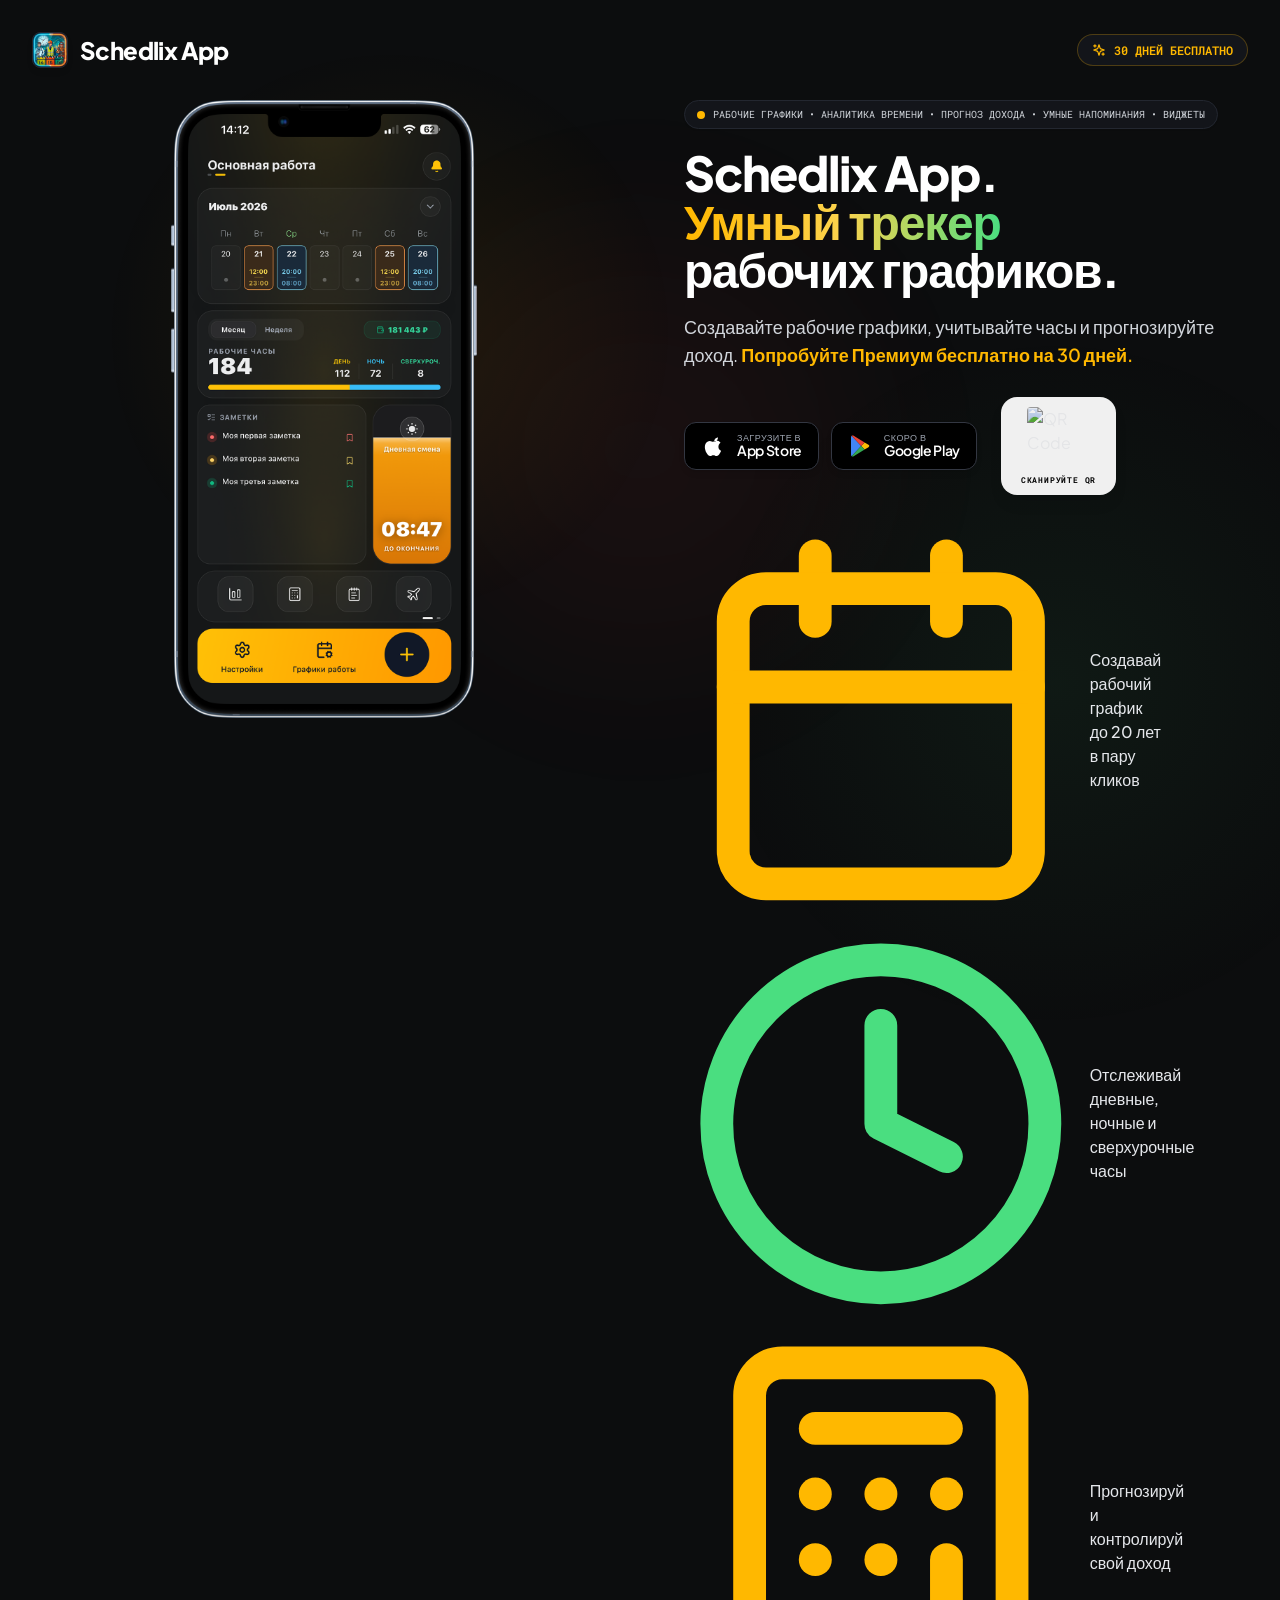
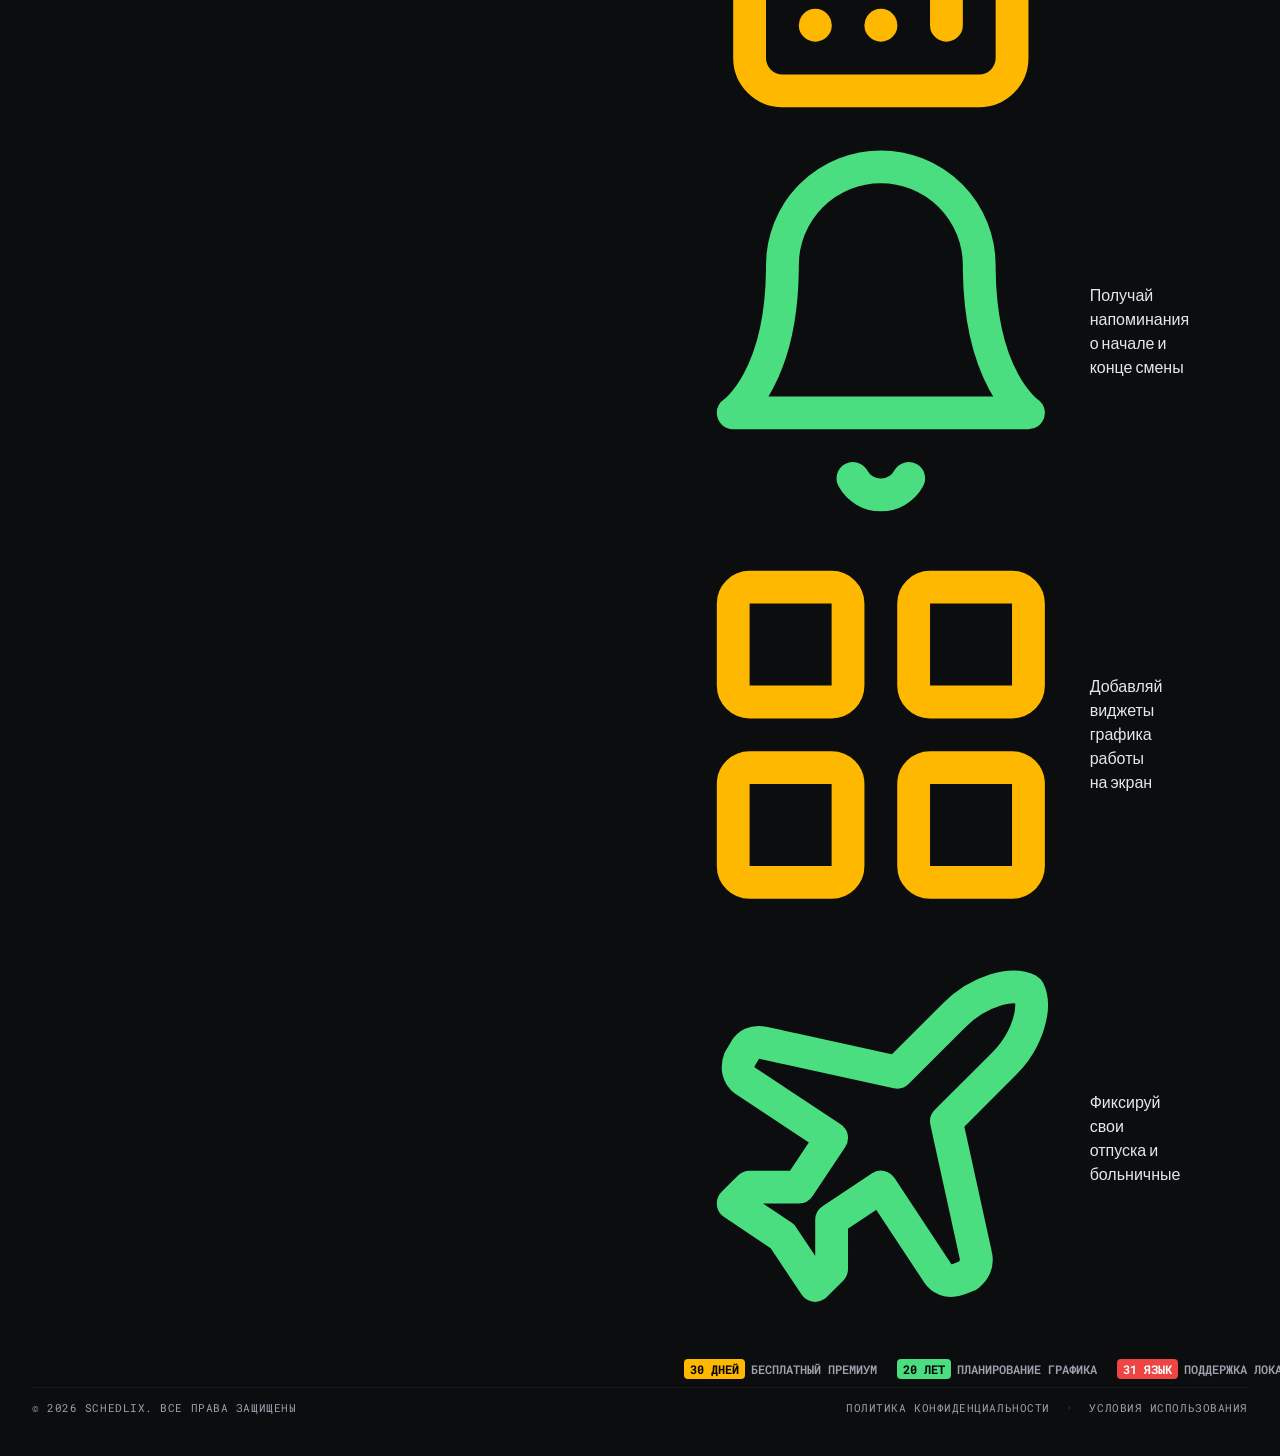
==== ru/index.html @ 37cbcd56 "Add files via upload" ====
<!DOCTYPE html>
<html lang="ru" class="h-full">
<head>
    <meta charset="UTF-8">
    <meta name="viewport" content="width=device-width, initial-scale=1.0, viewport-fit=cover">
    <title>Schedlix — Умный трекер рабочих графиков, учет часов и дохода</title>
    <meta name="description" content="Schedlix — умный трекер рабочих графиков, учет отработанных часов и расчет дохода. Попробуйте Премиум бесплатно на 30 дней." />
    
    <!-- Alternate Language Links for SEO -->
    <link rel="alternate" hreflang="en" href="https://schedlix-app.github.io/">
    <link rel="alternate" hreflang="uk" href="https://schedlix-app.github.io/ua/">
    <link rel="alternate" hreflang="ru" href="https://schedlix-app.github.io/ru/">
    <link rel="alternate" hreflang="x-default" href="https://schedlix-app.github.io/">

    <!-- Mobile Status Bar & Theme Color (Matches Dark App Theme) -->
    <meta name="theme-color" content="#0c0d0e">
    <meta name="theme-color" media="(prefers-color-scheme: dark)" content="#0c0d0e">
    <meta name="theme-color" media="(prefers-color-scheme: light)" content="#0c0d0e">
    <meta name="color-scheme" content="dark">
    <meta name="apple-mobile-web-app-capable" content="yes">
    <meta name="apple-mobile-web-app-status-bar-style" content="black-translucent">
    <meta name="msapplication-navbutton-color" content="#0c0d0e">

    <!-- Preload Hero LCP Image -->
    <link rel="preload" as="image" href="ru_mockup/mockup1.png" type="image/png" fetchpriority="high">

    <!-- Favicon & App Icons -->
    <link rel="icon" type="image/x-icon" href="../favicon.ico">
    <link rel="icon" type="image/png" sizes="32x32" href="../favicon-32x32.png">
    <link rel="icon" type="image/png" sizes="16x16" href="../favicon-16x16.png">
    <link rel="apple-touch-icon" sizes="180x180" href="../apple-touch-icon.png">
    <link rel="manifest" href="../site.webmanifest">

    <!-- Production Compiled Stylesheet (0 render-blocking JS, instant render) -->
    <link rel="stylesheet" href="../style.css?v=2.1">

    <!-- Non-render-blocking Google Fonts with preconnect & async load -->
    <link rel="preconnect" href="https://fonts.googleapis.com">
    <link rel="preconnect" href="https://fonts.gstatic.com" crossorigin>
    <link rel="preload" as="style" href="https://fonts.googleapis.com/css2?family=Plus+Jakarta+Sans:wght@400;500;600;700;800&family=Roboto+Mono:wght@500;700&display=swap">
    <link rel="stylesheet" href="https://fonts.googleapis.com/css2?family=Plus+Jakarta+Sans:wght@400;500;600;700;800&family=Roboto+Mono:wght@500;700&display=swap" media="print" onload="this.media='all'">
    <noscript>
        <link rel="stylesheet" href="https://fonts.googleapis.com/css2?family=Plus+Jakarta+Sans:wght@400;500;600;700;800&family=Roboto+Mono:wght@500;700&display=swap">
    </noscript>
    <style>
        body, html {
            font-family: 'Plus Jakarta Sans', -apple-system, BlinkMacSystemFont, 'Segoe UI', Roboto, sans-serif !important;
        }

        /* Reddish Neon Glow between mockup and hero text (Desktop Only) */
        .ambient-glow-red {
            display: none;
        }
        @media (min-width: 1024px) {
            .ambient-glow-red {
                display: block;
                position: fixed;
                top: 50%;
                left: 50%;
                transform: translate(-50%, -50%);
                width: 48vw;
                height: 48vw;
                max-width: 600px;
                max-height: 600px;
                background: radial-gradient(circle, rgba(239, 68, 68, 0.065) 0%, rgba(220, 38, 38, 0.035) 45%, rgba(239, 68, 68, 0) 70%);
                filter: blur(50px);
                z-index: 0;
                pointer-events: none;
            }
        }
    </style>
</head>
<body class="min-h-screen flex flex-col justify-between font-sans antialiased selection:bg-app-yellow selection:text-black overflow-x-hidden sm:p-6 lg:p-8">

    <!-- Ambient Glow Backgrounds -->
    <div class="ambient-glow-yellow"></div>
    <div class="ambient-glow-red"></div>
    <div class="ambient-glow-green"></div>

    <!-- Header -->
    <header class="w-full max-w-6xl xl:max-w-7xl mx-auto flex items-center justify-end lg:justify-between relative z-10 shrink-0 mb-2 sm:mb-6">
        <a href="https://schedlix-app.github.io/ru/" class="hidden lg:flex items-center gap-3 group cursor-pointer">
            <div class="w-9 h-9 bg-app-panel border border-app-border rounded-lg flex items-center justify-center text-app-yellow shadow-md group-hover:border-app-yellow/50 transition-colors overflow-hidden [transform:translateZ(0)]" style="border-radius: 8px;">
                <img src="../img/icon.png" alt="Schedlix Logo" width="36" height="36" class="w-full h-full object-cover rounded-lg" style="border-radius: 8px;" onerror="this.style.display='none'">
            </div>
            <span class="text-2xl font-extrabold tracking-tight text-white group-hover:text-app-yellow transition-colors">Schedlix App</span>
        </a>
        
        <div class="trial-badge flex items-center gap-2 bg-app-panel/90 border border-app-yellow/45 px-3.5 py-1.5 rounded-full text-xs font-mono text-app-yellow shrink-0">
            <svg class="w-3.5 h-3.5 shrink-0 animate-pulse" viewBox="0 0 24 24" fill="none" stroke="currentColor" stroke-width="2" stroke-linecap="round" stroke-linejoin="round">
                <path d="m12 3-1.912 5.813a2 2 0 0 1-1.275 1.275L3 12l5.813 1.912a2 2 0 0 1 1.275 1.275L12 21l1.912-5.813a2 2 0 0 1 1.275-1.275L21 12l-5.813-1.912a2 2 0 0 1-1.275-1.275L12 3Z"/>
                <path d="M5 3v4"/>
                <path d="M19 17v4"/>
                <path d="M3 5h4"/>
                <path d="M17 19h4"/>
            </svg>
            <span class="font-semibold whitespace-nowrap">30 ДНЕЙ БЕСПЛАТНО</span>
        </div>
    </header>

    <!-- Main Hero Center Section -->
    <main class="w-full max-w-6xl xl:max-w-7xl mx-auto my-0 lg:my-auto flex-grow flex flex-col lg:flex-row items-center lg:items-start justify-center gap-1 sm:gap-6 lg:gap-14 relative z-10 py-0 sm:py-4 lg:py-2">
        
        <!-- Mobile-Only Top Text (Appears First on Mobile) -->
        <div class="block lg:hidden w-full text-left pt-0">
            <h1 class="hero-title">
                <span class="block">Schedlix App.</span>
                <span class="text-transparent bg-clip-text bg-gradient-to-r from-app-yellow via-amber-300 to-app-green whitespace-nowrap">Умный трекер</span><br>
                <span class="whitespace-nowrap">рабочих графиков.</span>
            </h1>

            <!-- Mobile Download Badges (Above Mockup - Centered) -->
            <div class="flex flex-wrap items-center justify-center gap-3.5" style="margin-top: 22px; margin-bottom: 22px;">
                <!-- App Store Button -->
                <a href="https://apps.apple.com/us/app/schedlix/id6773795953" target="_blank" rel="noopener noreferrer" class="inline-flex items-center gap-3.5 bg-black hover:bg-[#1a1c22] border border-[#333742] text-white px-5 py-3 rounded-2xl transition-all shadow-lg hover:scale-[1.02] active:scale-95">
                    <svg class="w-7 h-7 fill-current shrink-0" viewBox="0 0 24 24">
                        <path d="M18.71 19.5c-.83 1.24-1.71 2.45-3.05 2.47-1.34.03-1.77-.79-3.29-.79-1.53 0-2 .77-3.27.82-1.31.05-2.3-1.32-3.14-2.53C4.25 17 2.94 12.45 4.7 9.39c.87-1.52 2.43-2.48 4.12-2.51 1.28-.02 2.5.87 3.29.87.78 0 2.26-1.07 3.81-.91.65.03 2.47.26 3.64 1.98-.09.06-2.17 1.28-2.15 3.81.03 3.02 2.65 4.03 2.68 4.04-.03.07-.42 1.44-1.38 2.83M15.97 6.37c.61-.75 1.04-1.8 0.92-2.85-.9.04-2 .6-2.65 1.35-.58.67-1.09 1.74-.95 2.77.99.08 2.03-.52 2.68-1.27z"/>
                    </svg>
                    <div class="flex flex-col text-left">
                        <span class="text-[10px] uppercase tracking-wider text-gray-400 leading-none mb-0.5">Загрузите в</span>
                        <span class="text-base font-bold tracking-tight leading-tight">App Store</span>
                    </div>
                </a>

                <!-- Google Play Button -->
                <button onclick="alert('Версия для Android скоро появится!')" type="button" class="inline-flex items-center gap-3.5 bg-black hover:bg-[#1a1c22] border border-[#333742] text-white px-5 py-3 rounded-2xl transition-all shadow-lg hover:scale-[1.02] active:scale-95 text-left">
                    <svg class="w-7 h-7 shrink-0" viewBox="0 0 24 24">
                        <path fill="#4285F4" d="M3.61 1.81L13.19 12 3.61 22.19c-.36-.36-.61-.91-.61-1.59V3.4c0-.68.25-1.23.61-1.59z"/>
                        <path fill="#FBBC04" d="M16.59 8.61L13.19 12l3.4 3.39 3.87-2.23c1.1-.64 1.1-1.68 0-2.32l-3.87-2.23z"/>
                        <path fill="#EA4335" d="M13.19 12L3.61 1.81c.5-.5 1.34-.56 2.09-.13l10.89 6.93L13.19 12z"/>
                        <path fill="#34A853" d="M13.19 12l3.4 3.39-10.89 6.93c-.75.43-1.59.37-2.09-.13L13.19 12z"/>
                    </svg>
                    <div class="flex flex-col text-left">
                        <span class="text-[10px] uppercase tracking-wider text-gray-400 leading-none mb-0.5">Скоро в</span>
                        <span class="text-base font-bold tracking-tight leading-tight">Google Play</span>
                    </div>
                </button>
            </div>

            <p class="text-gray-200 text-[16px] sm:text-lg leading-relaxed font-normal mb-3.5">
                Создавайте рабочие графики, анализируйте отработанные часы и прогнозируйте свой доход. 
                <span class="text-app-yellow font-semibold">Попробуйте Премиум бесплатно на 30 дней.</span>
            </p>
        </div>

        <!-- Left Side (Desktop) / 2nd Element (Mobile): Phone Mockup Slideshow -->
        <div class="w-full lg:w-1/2 flex flex-col items-center justify-center shrink-0 my-0 py-0">
            <div class="phone-slideshow-container flex items-center justify-center relative -mx-4 sm:mx-auto my-0 py-0 w-[calc(100%+2rem)] sm:w-full">
                <img id="mockup1" src="ru_mockup/mockup1.png" alt="Schedlix App Screen" fetchpriority="high" decoding="sync" width="1114" height="1764" class="mockup-img absolute inset-0 w-full h-full object-contain object-top transition-opacity duration-700 ease-in-out opacity-100 z-10" style="opacity: 1;">
                <img id="mockup2" src="ru_mockup/mockup2.png" alt="Schedlix App Screen" decoding="async" width="1114" height="1764" class="mockup-img absolute inset-0 w-full h-full object-contain object-top transition-opacity duration-700 ease-in-out opacity-0 z-10" style="opacity: 0;">
            </div>

            <!-- Mobile-Only Download Badges (Immediately Below Mockup) -->
            <div class="flex lg:hidden flex-wrap items-center justify-center gap-3.5 mt-4 sm:mt-5 mb-2">
                <!-- App Store Button -->
                <a href="https://apps.apple.com/us/app/schedlix/id6773795953" target="_blank" rel="noopener noreferrer" class="inline-flex items-center gap-3.5 bg-black hover:bg-[#1a1c22] border border-[#333742] text-white px-5 py-3 rounded-2xl transition-all shadow-lg hover:scale-[1.02] active:scale-95">
                    <svg class="w-7 h-7 fill-current shrink-0" viewBox="0 0 24 24">
                        <path d="M18.71 19.5c-.83 1.24-1.71 2.45-3.05 2.47-1.34.03-1.77-.79-3.29-.79-1.53 0-2 .77-3.27.82-1.31.05-2.3-1.32-3.14-2.53C4.25 17 2.94 12.45 4.7 9.39c.87-1.52 2.43-2.48 4.12-2.51 1.28-.02 2.5.87 3.29.87.78 0 2.26-1.07 3.81-.91.65.03 2.47.26 3.64 1.98-.09.06-2.17 1.28-2.15 3.81.03 3.02 2.65 4.03 2.68 4.04-.03.07-.42 1.44-1.38 2.83M15.97 6.37c.61-.75 1.04-1.8 0.92-2.85-.9.04-2 .6-2.65 1.35-.58.67-1.09 1.74-.95 2.77.99.08 2.03-.52 2.68-1.27z"/>
                    </svg>
                    <div class="flex flex-col text-left">
                        <span class="text-[10px] uppercase tracking-wider text-gray-400 leading-none mb-0.5">Загрузите в</span>
                        <span class="text-base font-bold tracking-tight leading-tight">App Store</span>
                    </div>
                </a>

                <!-- Google Play Button -->
                <button onclick="alert('Версия для Android скоро появится!')" type="button" class="inline-flex items-center gap-3.5 bg-black hover:bg-[#1a1c22] border border-[#333742] text-white px-5 py-3 rounded-2xl transition-all shadow-lg hover:scale-[1.02] active:scale-95 text-left">
                    <svg class="w-7 h-7 shrink-0" viewBox="0 0 24 24">
                        <path fill="#4285F4" d="M3.61 1.81L13.19 12 3.61 22.19c-.36-.36-.61-.91-.61-1.59V3.4c0-.68.25-1.23.61-1.59z"/>
                        <path fill="#FBBC04" d="M16.59 8.61L13.19 12l3.4 3.39 3.87-2.23c1.1-.64 1.1-1.68 0-2.32l-3.87-2.23z"/>
                        <path fill="#EA4335" d="M13.19 12L3.61 1.81c.5-.5 1.34-.56 2.09-.13l10.89 6.93L13.19 12z"/>
                        <path fill="#34A853" d="M13.19 12l3.4 3.39-10.89 6.93c-.75.43-1.59.37-2.09-.13L13.19 12z"/>
                    </svg>
                    <div class="flex flex-col text-left">
                        <span class="text-[10px] uppercase tracking-wider text-gray-400 leading-none mb-0.5">Скоро в</span>
                        <span class="text-base font-bold tracking-tight leading-tight">Google Play</span>
                    </div>
                </button>
            </div>
        </div>

        <!-- Right Side: Content & Features -->
        <div class="w-full lg:w-1/2 flex flex-col justify-center text-left">
            
            <!-- Desktop-Only Text Header -->
            <div class="hidden lg:block">
                <div class="inline-flex items-center gap-2 px-3 py-1.5 rounded-full bg-app-panel/90 border border-app-border text-[10px] xl:text-[11px] font-mono text-gray-300 uppercase tracking-normal mb-4 lg:mb-5 shadow-sm whitespace-nowrap">
                    <span class="w-2 h-2 rounded-full bg-app-yellow animate-pulse shrink-0"></span>
                    <span>Рабочие графики • Аналитика времени • Прогноз дохода • Умные напоминания • Виджеты</span>
                </div>
                <h1 class="text-4xl xl:text-5xl font-extrabold leading-[1.1] mb-4 lg:mb-5 text-white tracking-tight">
                    <span class="block">Schedlix App.</span>
                    <span class="text-transparent bg-clip-text bg-gradient-to-r from-app-yellow via-amber-300 to-app-green whitespace-nowrap">Умный трекер</span><br>
                    <span class="whitespace-nowrap">рабочих графиков.</span>
                </h1>
                <p class="text-gray-300 text-base xl:text-lg leading-relaxed mb-6 lg:mb-7 max-w-xl font-normal">
                    Создавайте рабочие графики, учитывайте часы и прогнозируйте доход. <span class="text-app-yellow font-semibold">Попробуйте Премиум бесплатно на 30 дней.</span>
                </p>
            </div>

            <!-- Desktop-Only Download Badges + QR Code -->
            <div class="hidden lg:flex flex-wrap items-center justify-start gap-6 mb-6 lg:mb-7">
                <!-- Badges -->
                <div class="flex items-center gap-3 shrink-0">
                    <!-- App Store Button -->
                    <a href="https://apps.apple.com/us/app/schedlix/id6773795953" target="_blank" rel="noopener noreferrer" class="inline-flex items-center gap-3 bg-black hover:bg-[#1a1c22] border border-[#333742] text-white px-4 py-2.5 rounded-xl transition-all shadow-md hover:scale-[1.02]">
                        <svg class="w-6 h-6 fill-current shrink-0" viewBox="0 0 24 24">
                            <path d="M18.71 19.5c-.83 1.24-1.71 2.45-3.05 2.47-1.34.03-1.77-.79-3.29-.79-1.53 0-2 .77-3.27.82-1.31.05-2.3-1.32-3.14-2.53C4.25 17 2.94 12.45 4.7 9.39c.87-1.52 2.43-2.48 4.12-2.51 1.28-.02 2.5.87 3.29.87.78 0 2.26-1.07 3.81-.91.65.03 2.47.26 3.64 1.98-.09.06-2.17 1.28-2.15 3.81.03 3.02 2.65 4.03 2.68 4.04-.03.07-.42 1.44-1.38 2.83M15.97 6.37c.61-.75 1.04-1.8 0.92-2.85-.9.04-2 .6-2.65 1.35-.58.67-1.09 1.74-.95 2.77.99.08 2.03-.52 2.68-1.27z"/>
                        </svg>
                        <div class="flex flex-col text-left">
                            <span class="text-[9px] uppercase tracking-wider text-gray-400 leading-none">Загрузите в</span>
                            <span class="text-sm font-semibold tracking-tight leading-tight">App Store</span>
                        </div>
                    </a>

                    <!-- Google Play Button -->
                    <button onclick="alert('Версия для Android скоро появится!')" type="button" class="inline-flex items-center gap-3 bg-black hover:bg-[#1a1c22] border border-[#333742] text-white px-4 py-2.5 rounded-xl transition-all shadow-md hover:scale-[1.02] text-left">
                        <svg class="w-6 h-6 shrink-0" viewBox="0 0 24 24">
                            <path fill="#4285F4" d="M3.61 1.81L13.19 12 3.61 22.19c-.36-.36-.61-.91-.61-1.59V3.4c0-.68.25-1.23.61-1.59z"/>
                            <path fill="#FBBC04" d="M16.59 8.61L13.19 12l3.4 3.39 3.87-2.23c1.1-.64 1.1-1.68 0-2.32l-3.87-2.23z"/>
                            <path fill="#EA4335" d="M13.19 12L3.61 1.81c.5-.5 1.34-.56 2.09-.13l10.89 6.93L13.19 12z"/>
                            <path fill="#34A853" d="M13.19 12l3.4 3.39-10.89 6.93c-.75.43-1.59.37-2.09-.13L13.19 12z"/>
                        </svg>
                        <div class="flex flex-col text-left">
                            <span class="text-[9px] uppercase tracking-wider text-gray-400 leading-none">Скоро в</span>
                            <span class="text-sm font-semibold tracking-tight leading-tight">Google Play</span>
                        </div>
                    </button>
                </div>

                <!-- QR Code -->
                <div class="bg-[#f0f0f0] rounded-2xl p-2.5 flex flex-col items-center justify-center w-[115px] shadow-lg hover:scale-105 transition-transform shrink-0">
                    <img src="https://api.qrserver.com/v1/create-qr-code/?size=120x120&data=https://schedlix-app.github.io/ru/&color=121212&bgcolor=f0f0f0" alt="QR Code" class="w-16 h-16 mb-1 rounded mix-blend-multiply">
                    <span class="font-mono text-[8px] font-bold text-black uppercase tracking-widest text-center leading-tight">Сканируйте QR</span>
                </div>
            </div>

            <!-- Features List -->
            <div class="flex flex-col gap-2.5 lg:gap-3.5 my-6 sm:my-0 sm:mb-5 lg:mb-6 max-w-xl w-fit mx-auto lg:mx-0">
                <div class="feature-item flex items-center gap-3 lg:gap-3.5 text-gray-200">
                    <svg class="text-app-yellow shrink-0" viewBox="0 0 24 24" fill="none" stroke="currentColor" stroke-width="2" stroke-linecap="round" stroke-linejoin="round"><path d="M8 2v4"/><path d="M16 2v4"/><rect width="18" height="18" x="3" y="4" rx="2"/><path d="M3 10h18"/></svg>
                    <span class="font-medium">Создавай рабочий график до 20 лет в пару кликов</span>
                </div>
                <div class="feature-item flex items-center gap-3 lg:gap-3.5 text-gray-200">
                    <svg class="text-app-green shrink-0" viewBox="0 0 24 24" fill="none" stroke="currentColor" stroke-width="2" stroke-linecap="round" stroke-linejoin="round"><circle cx="12" cy="12" r="10"/><polyline points="12 6 12 12 16 14"/></svg>
                    <span class="font-medium">Отслеживай дневные, ночные и сверхурочные часы</span>
                </div>
                <div class="feature-item flex items-center gap-3 lg:gap-3.5 text-gray-200">
                    <svg class="text-app-yellow shrink-0" viewBox="0 0 24 24" fill="none" stroke="currentColor" stroke-width="2" stroke-linecap="round" stroke-linejoin="round"><rect width="16" height="20" x="4" y="2" rx="2"/><line x1="8" x2="16" y1="6" y2="6"/><line x1="16" x2="16" y1="14" y2="18"/><path d="M16 10h.01"/><path d="M12 10h.01"/><path d="M8 10h.01"/><path d="M12 14h.01"/><path d="M8 14h.01"/><path d="M12 18h.01"/><path d="M8 18h.01"/></svg>
                    <span class="font-medium">Прогнозируй и контролируй свой доход</span>
                </div>
                <div class="feature-item flex items-center gap-3 lg:gap-3.5 text-gray-200">
                    <svg class="text-app-green shrink-0" viewBox="0 0 24 24" fill="none" stroke="currentColor" stroke-width="2" stroke-linecap="round" stroke-linejoin="round"><path d="M6 8a6 6 0 0 1 12 0c0 7 3 9 3 9H3s3-2 3-9"/><path d="M10.3 21a1.94 1.94 0 0 0 3.4 0"/></svg>
                    <span class="font-medium">Получай напоминания о начале и конце смены</span>
                </div>
                <div class="feature-item flex items-center gap-3 lg:gap-3.5 text-gray-200">
                    <svg class="text-app-yellow shrink-0" viewBox="0 0 24 24" fill="none" stroke="currentColor" stroke-width="2" stroke-linecap="round" stroke-linejoin="round"><rect width="7" height="7" x="3" y="3" rx="1"/><rect width="7" height="7" x="14" y="3" rx="1"/><rect width="7" height="7" x="14" y="14" rx="1"/><rect width="7" height="7" x="3" y="14" rx="1"/></svg>
                    <span class="font-medium">Добавляй виджеты графика работы на экран</span>
                </div>
                <div class="feature-item flex items-center gap-3 lg:gap-3.5 text-gray-200">
                    <svg class="text-app-green shrink-0" viewBox="0 0 24 24" fill="none" stroke="currentColor" stroke-width="2" stroke-linecap="round" stroke-linejoin="round"><path d="M17.8 19.2 16 11l3.5-3.5C21 6 21.5 4 21 3c-1-.5-3 0-4.5 1.5L13 8 4.8 6.2c-.5-.1-.9.1-1.1.5l-.3.5c-.2.5-.1 1 .3 1.3L9 12l-2 3H4l-1 1 3 2 2 3 1-1v-3l3-2 3.5 5.3c.3.4.8.5 1.3.3l.5-.2c.4-.3.6-.7.5-1.2z"/></svg>
                    <span class="font-medium">Фиксируй свои отпуска и больничные</span>
                </div>
            </div>

            <!-- Stats / Badges (Strict 1 Row on All Devices) -->
            <div class="stats-badges-row">
                <div class="stats-badge-item">
                    <span class="bg-app-yellow text-black text-[8px] sm:text-xs px-1.5 py-0.5 rounded font-bold whitespace-nowrap">30 ДНЕЙ</span>
                    <span class="whitespace-nowrap">Бесплатный Премиум</span>
                </div>
                <div class="stats-badge-item">
                    <span class="bg-app-green text-black text-[8px] sm:text-xs px-1.5 py-0.5 rounded font-bold whitespace-nowrap">20 ЛЕТ</span>
                    <span class="whitespace-nowrap">Планирование графика</span>
                </div>
                <div class="stats-badge-item">
                    <span class="bg-red-500 text-white text-[8px] sm:text-xs px-1.5 py-0.5 rounded font-bold whitespace-nowrap">31 ЯЗЫК</span>
                    <span class="whitespace-nowrap">Поддержка локализаций</span>
                </div>
            </div>

        </div>
    </main>

    <!-- Footer -->
    <footer class="w-full max-w-6xl xl:max-w-7xl mx-auto py-2 relative z-10 flex flex-col sm:flex-row items-center justify-between gap-2 font-mono text-[11px] text-app-muted uppercase tracking-wider shrink-0 border-t border-app-border/50 pt-3">
        <p>&copy; 2026 Schedlix. ВСЕ ПРАВА ЗАЩИЩЕНЫ</p>
        <div class="flex items-center gap-4">
            <a href="https://schedlix-app.github.io/legal/privacy.html" target="_blank" rel="noopener noreferrer" class="hover:text-white transition-colors duration-200">ПОЛИТИКА КОНФИДЕНЦИАЛЬНОСТИ</a>
            <span class="text-app-border">•</span>
            <a href="https://schedlix-app.github.io/legal/terms.html" target="_blank" rel="noopener noreferrer" class="hover:text-white transition-colors duration-200">УСЛОВИЯ ИСПОЛЬЗОВАНИЯ</a>
        </div>
    </footer>

    <!-- Image Preloader & Slideshow Script -->
    <script>
        const totalMockups = 11;
        const preloadedImages = [];

        // Preload all 11 mockups into browser cache from ru_mockup folder
        for (let i = 1; i <= totalMockups; i++) {
            const img = new Image();
            img.src = `ru_mockup/mockup${i}.png`;
            preloadedImages.push(img);
        }

        let currentIndex = 0;
        let activeElement = 1;
        const imgEl1 = document.getElementById('mockup1');
        const imgEl2 = document.getElementById('mockup2');

        function switchSlide() {
            const nextIndex = (currentIndex + 1) % totalMockups;
            const nextSrc = `ru_mockup/mockup${nextIndex + 1}.png`;

            if (activeElement === 1) {
                imgEl2.src = nextSrc;
                imgEl2.style.opacity = '1';
                imgEl1.style.opacity = '0';
                activeElement = 2;
            } else {
                imgEl1.src = nextSrc;
                imgEl1.style.opacity = '1';
                imgEl2.style.opacity = '0';
                activeElement = 1;
            }
            currentIndex = nextIndex;
        }

        // Polite delay before first transition to guarantee instant, rock-solid LCP registration
        setTimeout(() => {
            setInterval(switchSlide, 3200);
        }, 4500);
    </script>
</body>
</html>
---- style.css ----
*,:after,:before{--tw-border-spacing-x:0;--tw-border-spacing-y:0;--tw-translate-x:0;--tw-translate-y:0;--tw-rotate:0;--tw-skew-x:0;--tw-skew-y:0;--tw-scale-x:1;--tw-scale-y:1;--tw-pan-x: ;--tw-pan-y: ;--tw-pinch-zoom: ;--tw-scroll-snap-strictness:proximity;--tw-gradient-from-position: ;--tw-gradient-via-position: ;--tw-gradient-to-position: ;--tw-ordinal: ;--tw-slashed-zero: ;--tw-numeric-figure: ;--tw-numeric-spacing: ;--tw-numeric-fraction: ;--tw-ring-inset: ;--tw-ring-offset-width:0px;--tw-ring-offset-color:#fff;--tw-ring-color:rgba(59,130,246,.5);--tw-ring-offset-shadow:0 0 #0000;--tw-ring-shadow:0 0 #0000;--tw-shadow:0 0 #0000;--tw-shadow-colored:0 0 #0000;--tw-blur: ;--tw-brightness: ;--tw-contrast: ;--tw-grayscale: ;--tw-hue-rotate: ;--tw-invert: ;--tw-saturate: ;--tw-sepia: ;--tw-drop-shadow: ;--tw-backdrop-blur: ;--tw-backdrop-brightness: ;--tw-backdrop-contrast: ;--tw-backdrop-grayscale: ;--tw-backdrop-hue-rotate: ;--tw-backdrop-invert: ;--tw-backdrop-opacity: ;--tw-backdrop-saturate: ;--tw-backdrop-sepia: ;--tw-contain-size: ;--tw-contain-layout: ;--tw-contain-paint: ;--tw-contain-style: }::backdrop{--tw-border-spacing-x:0;--tw-border-spacing-y:0;--tw-translate-x:0;--tw-translate-y:0;--tw-rotate:0;--tw-skew-x:0;--tw-skew-y:0;--tw-scale-x:1;--tw-scale-y:1;--tw-pan-x: ;--tw-pan-y: ;--tw-pinch-zoom: ;--tw-scroll-snap-strictness:proximity;--tw-gradient-from-position: ;--tw-gradient-via-position: ;--tw-gradient-to-position: ;--tw-ordinal: ;--tw-slashed-zero: ;--tw-numeric-figure: ;--tw-numeric-spacing: ;--tw-numeric-fraction: ;--tw-ring-inset: ;--tw-ring-offset-width:0px;--tw-ring-offset-color:#fff;--tw-ring-color:rgba(59,130,246,.5);--tw-ring-offset-shadow:0 0 #0000;--tw-ring-shadow:0 0 #0000;--tw-shadow:0 0 #0000;--tw-shadow-colored:0 0 #0000;--tw-blur: ;--tw-brightness: ;--tw-contrast: ;--tw-grayscale: ;--tw-hue-rotate: ;--tw-invert: ;--tw-saturate: ;--tw-sepia: ;--tw-drop-shadow: ;--tw-backdrop-blur: ;--tw-backdrop-brightness: ;--tw-backdrop-contrast: ;--tw-backdrop-grayscale: ;--tw-backdrop-hue-rotate: ;--tw-backdrop-invert: ;--tw-backdrop-opacity: ;--tw-backdrop-saturate: ;--tw-backdrop-sepia: ;--tw-contain-size: ;--tw-contain-layout: ;--tw-contain-paint: ;--tw-contain-style: }/*! tailwindcss v3.4.17 | MIT License | https://tailwindcss.com*/*,:after,:before{box-sizing:border-box;border:0 solid #e5e7eb}:after,:before{--tw-content:""}:host,html{line-height:1.5;-webkit-text-size-adjust:100%;-moz-tab-size:4;-o-tab-size:4;tab-size:4;font-family:Inter,-apple-system,BlinkMacSystemFont,Segoe UI,Roboto,sans-serif;font-feature-settings:normal;font-variation-settings:normal;-webkit-tap-highlight-color:transparent}body{margin:0;line-height:inherit}hr{height:0;color:inherit;border-top-width:1px}abbr:where([title]){-webkit-text-decoration:underline dotted;text-decoration:underline dotted}h1,h2,h3,h4,h5,h6{font-size:inherit;font-weight:inherit}a{color:inherit;text-decoration:inherit}b,strong{font-weight:bolder}code,kbd,pre,samp{font-family:Roboto Mono,monospace;font-feature-settings:normal;font-variation-settings:normal;font-size:1em}small{font-size:80%}sub,sup{font-size:75%;line-height:0;position:relative;vertical-align:baseline}sub{bottom:-.25em}sup{top:-.5em}table{text-indent:0;border-color:inherit;border-collapse:collapse}button,input,optgroup,select,textarea{font-family:inherit;font-feature-settings:inherit;font-variation-settings:inherit;font-size:100%;font-weight:inherit;line-height:inherit;letter-spacing:inherit;color:inherit;margin:0;padding:0}button,select{text-transform:none}button,input:where([type=button]),input:where([type=reset]),input:where([type=submit]){-webkit-appearance:button;background-color:transparent;background-image:none}:-moz-focusring{outline:auto}:-moz-ui-invalid{box-shadow:none}progress{vertical-align:baseline}::-webkit-inner-spin-button,::-webkit-outer-spin-button{height:auto}[type=search]{-webkit-appearance:textfield;outline-offset:-2px}::-webkit-search-decoration{-webkit-appearance:none}::-webkit-file-upload-button{-webkit-appearance:button;font:inherit}summary{display:list-item}blockquote,dd,dl,figure,h1,h2,h3,h4,h5,h6,hr,p,pre{margin:0}fieldset{margin:0}fieldset,legend{padding:0}menu,ol,ul{list-style:none;margin:0;padding:0}dialog{padding:0}textarea{resize:vertical}input::-moz-placeholder,textarea::-moz-placeholder{opacity:1;color:#9ca3af}input::placeholder,textarea::placeholder{opacity:1;color:#9ca3af}[role=button],button{cursor:pointer}:disabled{cursor:default}audio,canvas,embed,iframe,img,object,svg,video{display:block;vertical-align:middle}img,video{max-width:100%;height:auto}[hidden]:where(:not([hidden=until-found])){display:none}.fixed{position:fixed}.absolute{position:absolute}.relative{position:relative}.inset-0{inset:0}.z-10{z-index:10}.-mx-4{margin-left:-1rem;margin-right:-1rem}.mx-auto{margin-left:auto;margin-right:auto}.my-0{margin-top:0;margin-bottom:0}.my-6{margin-top:1.5rem;margin-bottom:1.5rem}.mb-0\.5{margin-bottom:.125rem}.mb-1{margin-bottom:.25rem}.mb-2{margin-bottom:.5rem}.mb-2\.5{margin-bottom:.625rem}.mb-3\.5{margin-bottom:.875rem}.mb-4{margin-bottom:1rem}.mb-6{margin-bottom:1.5rem}.mt-4{margin-top:1rem}.block{display:block}.flex{display:flex}.inline-flex{display:inline-flex}.hidden{display:none}.h-16{height:4rem}.h-2{height:.5rem}.h-3\.5{height:.875rem}.h-4{height:1rem}.h-6{height:1.5rem}.h-7{height:1.75rem}.h-9{height:2.25rem}.h-full{height:100%}.min-h-screen{min-height:100vh}.w-16{width:4rem}.w-2{width:.5rem}.w-3\.5{width:.875rem}.w-4{width:1rem}.w-6{width:1.5rem}.w-7{width:1.75rem}.w-9{width:2.25rem}.w-\[115px\]{width:115px}.w-\[calc\(100\%\+2rem\)\]{width:calc(100% + 2rem)}.w-fit{width:-moz-fit-content;width:fit-content}.w-full{width:100%}.max-w-6xl{max-width:72rem}.max-w-xl{max-width:36rem}.flex-shrink{flex-shrink:1}.shrink-0{flex-shrink:0}.flex-grow{flex-grow:1}.transform{transform:translate(var(--tw-translate-x),var(--tw-translate-y)) rotate(var(--tw-rotate)) skewX(var(--tw-skew-x)) skewY(var(--tw-skew-y)) scaleX(var(--tw-scale-x)) scaleY(var(--tw-scale-y))}@keyframes pulse{50%{opacity:.5}}.animate-pulse{animation:pulse 2s cubic-bezier(.4,0,.6,1) infinite}.cursor-pointer{cursor:pointer}.flex-col{flex-direction:column}.flex-wrap{flex-wrap:wrap}.flex-nowrap{flex-wrap:nowrap}.items-center{align-items:center}.justify-start{justify-content:flex-start}.justify-end{justify-content:flex-end}.justify-center{justify-content:center}.justify-between{justify-content:space-between}.gap-1{gap:.25rem}.gap-1\.5{gap:.375rem}.gap-2{gap:.5rem}.gap-2\.5{gap:.625rem}.gap-3{gap:.75rem}.gap-3\.5{gap:.875rem}.gap-4{gap:1rem}.gap-6{gap:1.5rem}.overflow-hidden{overflow:hidden}.overflow-x-hidden{overflow-x:hidden}.whitespace-nowrap{white-space:nowrap}.rounded{border-radius:.25rem}.rounded-2xl{border-radius:1rem}.rounded-full{border-radius:9999px}.rounded-xl{border-radius:.75rem}.border{border-width:1px}.border-t{border-top-width:1px}.border-\[\#333742\]{--tw-border-opacity:1;border-color:rgb(51 55 66/var(--tw-border-opacity,1))}.border-app-border{--tw-border-opacity:1;border-color:rgb(35 39 48/var(--tw-border-opacity,1))}.border-app-border\/50{border-color:rgba(35,39,48,.5)}.bg-\[\#f0f0f0\]{--tw-bg-opacity:1;background-color:rgb(240 240 240/var(--tw-bg-opacity,1))}.bg-app-green{--tw-bg-opacity:1;background-color:rgb(74 222 128/var(--tw-bg-opacity,1))}.bg-app-panel{--tw-bg-opacity:1;background-color:rgb(21 23 28/var(--tw-bg-opacity,1))}.bg-app-panel\/90{background-color:rgba(21,23,28,.9)}.bg-app-yellow{--tw-bg-opacity:1;background-color:rgb(255 184 0/var(--tw-bg-opacity,1))}.bg-black{--tw-bg-opacity:1;background-color:rgb(0 0 0/var(--tw-bg-opacity,1))}.bg-gradient-to-r{background-image:linear-gradient(to right,var(--tw-gradient-stops))}.from-app-yellow{--tw-gradient-from:#ffb800 var(--tw-gradient-from-position);--tw-gradient-to:rgba(255,184,0,0) var(--tw-gradient-to-position);--tw-gradient-stops:var(--tw-gradient-from),var(--tw-gradient-to)}.via-amber-300{--tw-gradient-to:rgba(252,211,77,0) var(--tw-gradient-to-position);--tw-gradient-stops:var(--tw-gradient-from),#fcd34d var(--tw-gradient-via-position),var(--tw-gradient-to)}.to-app-green{--tw-gradient-to:#4ade80 var(--tw-gradient-to-position)}.bg-clip-text{-webkit-background-clip:text;background-clip:text}.fill-current{fill:currentColor}.object-contain{-o-object-fit:contain;object-fit:contain}.object-cover{-o-object-fit:cover;object-fit:cover}.object-top{-o-object-position:top;object-position:top}.p-2\.5{padding:.625rem}.px-1\.5{padding-left:.375rem;padding-right:.375rem}.px-3{padding-left:.75rem;padding-right:.75rem}.px-3\.5{padding-left:.875rem;padding-right:.875rem}.px-4{padding-left:1rem;padding-right:1rem}.px-5{padding-left:1.25rem;padding-right:1.25rem}.py-0{padding-top:0;padding-bottom:0}.py-0\.5{padding-top:.125rem;padding-bottom:.125rem}.py-1\.5{padding-top:.375rem;padding-bottom:.375rem}.py-2{padding-top:.5rem;padding-bottom:.5rem}.py-2\.5{padding-top:.625rem;padding-bottom:.625rem}.py-3{padding-top:.75rem;padding-bottom:.75rem}.pb-0{padding-bottom:0}.pt-0{padding-top:0}.pt-3{padding-top:.75rem}.text-left{text-align:left}.text-center{text-align:center}.font-mono{font-family:Roboto Mono,monospace}.font-sans{font-family:Inter,-apple-system,BlinkMacSystemFont,Segoe UI,Roboto,sans-serif}.text-2xl{font-size:1.5rem;line-height:2rem}.text-4xl{font-size:2.25rem;line-height:2.5rem}.text-\[10px\]{font-size:10px}.text-\[11px\]{font-size:11px}.text-\[16px\]{font-size:16px}.text-\[40px\]{font-size:40px}.text-\[8\.5px\]{font-size:8.5px}.text-\[8px\]{font-size:8px}.text-\[9px\]{font-size:9px}.text-base{font-size:1rem;line-height:1.5rem}.text-sm{font-size:.875rem;line-height:1.25rem}.text-xs{font-size:.75rem;line-height:1rem}.font-bold{font-weight:700}.font-extrabold{font-weight:800}.font-medium{font-weight:500}.font-normal{font-weight:400}.font-semibold{font-weight:600}.uppercase{text-transform:uppercase}.leading-\[1\.05\]{line-height:1.05}.leading-\[1\.1\]{line-height:1.1}.leading-none{line-height:1}.leading-relaxed{line-height:1.625}.leading-tight{line-height:1.25}.tracking-normal{letter-spacing:0}.tracking-tight{letter-spacing:-.025em}.tracking-wide{letter-spacing:.025em}.tracking-wider{letter-spacing:.05em}.tracking-widest{letter-spacing:.1em}.text-app-border{--tw-text-opacity:1;color:rgb(35 39 48/var(--tw-text-opacity,1))}.text-app-green{--tw-text-opacity:1;color:rgb(74 222 128/var(--tw-text-opacity,1))}.text-app-muted{--tw-text-opacity:1;color:rgb(156 163 175/var(--tw-text-opacity,1))}.text-app-yellow{--tw-text-opacity:1;color:rgb(255 184 0/var(--tw-text-opacity,1))}.text-black{--tw-text-opacity:1;color:rgb(0 0 0/var(--tw-text-opacity,1))}.text-gray-200{--tw-text-opacity:1;color:rgb(229 231 235/var(--tw-text-opacity,1))}.text-gray-300{--tw-text-opacity:1;color:rgb(209 213 219/var(--tw-text-opacity,1))}.text-gray-400{--tw-text-opacity:1;color:rgb(156 163 175/var(--tw-text-opacity,1))}.text-transparent{color:transparent}.text-white{--tw-text-opacity:1;color:rgb(255 255 255/var(--tw-text-opacity,1))}.antialiased{-webkit-font-smoothing:antialiased;-moz-osx-font-smoothing:grayscale}.opacity-0{opacity:0}.opacity-100{opacity:1}.mix-blend-multiply{mix-blend-mode:multiply}.shadow-lg{--tw-shadow:0 10px 15px -3px rgba(0,0,0,.1),0 4px 6px -4px rgba(0,0,0,.1);--tw-shadow-colored:0 10px 15px -3px var(--tw-shadow-color),0 4px 6px -4px var(--tw-shadow-color)}.shadow-lg,.shadow-md{box-shadow:var(--tw-ring-offset-shadow,0 0 #0000),var(--tw-ring-shadow,0 0 #0000),var(--tw-shadow)}.shadow-md{--tw-shadow:0 4px 6px -1px rgba(0,0,0,.1),0 2px 4px -2px rgba(0,0,0,.1);--tw-shadow-colored:0 4px 6px -1px var(--tw-shadow-color),0 2px 4px -2px var(--tw-shadow-color)}.shadow-sm{--tw-shadow:0 1px 2px 0 rgba(0,0,0,.05);--tw-shadow-colored:0 1px 2px 0 var(--tw-shadow-color);box-shadow:var(--tw-ring-offset-shadow,0 0 #0000),var(--tw-ring-shadow,0 0 #0000),var(--tw-shadow)}.drop-shadow{--tw-drop-shadow:drop-shadow(0 1px 2px rgba(0,0,0,.1)) drop-shadow(0 1px 1px rgba(0,0,0,.06))}.drop-shadow,.filter{filter:var(--tw-blur) var(--tw-brightness) var(--tw-contrast) var(--tw-grayscale) var(--tw-hue-rotate) var(--tw-invert) var(--tw-saturate) var(--tw-sepia) var(--tw-drop-shadow)}.transition-all{transition-property:all;transition-timing-function:cubic-bezier(.4,0,.2,1);transition-duration:.15s}.transition-colors{transition-property:color,background-color,border-color,text-decoration-color,fill,stroke;transition-timing-function:cubic-bezier(.4,0,.2,1);transition-duration:.15s}.transition-opacity{transition-property:opacity;transition-timing-function:cubic-bezier(.4,0,.2,1);transition-duration:.15s}.transition-transform{transition-property:transform;transition-timing-function:cubic-bezier(.4,0,.2,1);transition-duration:.15s}.duration-200{transition-duration:.2s}.duration-700{transition-duration:.7s}.ease-in-out{transition-timing-function:cubic-bezier(.4,0,.2,1)}.selection\:bg-app-yellow ::-moz-selection{--tw-bg-opacity:1;background-color:rgb(255 184 0/var(--tw-bg-opacity,1))}.selection\:bg-app-yellow ::selection{--tw-bg-opacity:1;background-color:rgb(255 184 0/var(--tw-bg-opacity,1))}.selection\:text-black ::-moz-selection{--tw-text-opacity:1;color:rgb(0 0 0/var(--tw-text-opacity,1))}.selection\:text-black ::selection{--tw-text-opacity:1;color:rgb(0 0 0/var(--tw-text-opacity,1))}.selection\:bg-app-yellow::-moz-selection{--tw-bg-opacity:1;background-color:rgb(255 184 0/var(--tw-bg-opacity,1))}.selection\:bg-app-yellow::selection{--tw-bg-opacity:1;background-color:rgb(255 184 0/var(--tw-bg-opacity,1))}.selection\:text-black::-moz-selection{--tw-text-opacity:1;color:rgb(0 0 0/var(--tw-text-opacity,1))}.selection\:text-black::selection{--tw-text-opacity:1;color:rgb(0 0 0/var(--tw-text-opacity,1))}.hover\:scale-105:hover{--tw-scale-x:1.05;--tw-scale-y:1.05}.hover\:scale-105:hover,.hover\:scale-\[1\.02\]:hover{transform:translate(var(--tw-translate-x),var(--tw-translate-y)) rotate(var(--tw-rotate)) skewX(var(--tw-skew-x)) skewY(var(--tw-skew-y)) scaleX(var(--tw-scale-x)) scaleY(var(--tw-scale-y))}.hover\:scale-\[1\.02\]:hover{--tw-scale-x:1.02;--tw-scale-y:1.02}.hover\:bg-\[\#1a1c22\]:hover{--tw-bg-opacity:1;background-color:rgb(26 28 34/var(--tw-bg-opacity,1))}.hover\:text-white:hover{--tw-text-opacity:1;color:rgb(255 255 255/var(--tw-text-opacity,1))}.active\:scale-95:active{--tw-scale-x:.95;--tw-scale-y:.95;transform:translate(var(--tw-translate-x),var(--tw-translate-y)) rotate(var(--tw-rotate)) skewX(var(--tw-skew-x)) skewY(var(--tw-skew-y)) scaleX(var(--tw-scale-x)) scaleY(var(--tw-scale-y))}.group:hover .group-hover\:border-app-yellow\/50{border-color:rgba(255,184,0,.5)}.group:hover .group-hover\:text-app-yellow{--tw-text-opacity:1;color:rgb(255 184 0/var(--tw-text-opacity,1))}@media (min-width:640px){.sm\:mx-auto{margin-left:auto;margin-right:auto}.sm\:my-0{margin-top:0}.sm\:mb-0,.sm\:my-0{margin-bottom:0}.sm\:mb-5{margin-bottom:1.25rem}.sm\:mb-6{margin-bottom:1.5rem}.sm\:mt-5{margin-top:1.25rem}.sm\:w-full{width:100%}.sm\:flex-row{flex-direction:row}.sm\:flex-wrap{flex-wrap:wrap}.sm\:gap-1\.5{gap:.375rem}.sm\:gap-3{gap:.75rem}.sm\:gap-6{gap:1.5rem}.sm\:p-6{padding:1.5rem}.sm\:py-4{padding-top:1rem;padding-bottom:1rem}.sm\:text-5xl{font-size:3rem;line-height:1}.sm\:text-lg{font-size:1.125rem;line-height:1.75rem}.sm\:text-xs{font-size:.75rem;line-height:1rem}.sm\:tracking-wider{letter-spacing:.05em}}@media (min-width:1024px){.lg\:mx-0{margin-left:0;margin-right:0}.lg\:my-auto{margin-top:auto;margin-bottom:auto}.lg\:mb-5{margin-bottom:1.25rem}.lg\:mb-6{margin-bottom:1.5rem}.lg\:mb-7{margin-bottom:1.75rem}.lg\:block{display:block}.lg\:flex{display:flex}.lg\:hidden{display:none}.lg\:w-1\/2{width:50%}.lg\:flex-row{flex-direction:row}.lg\:items-start{align-items:flex-start}.lg\:justify-start{justify-content:flex-start}.lg\:justify-between{justify-content:space-between}.lg\:gap-14{gap:3.5rem}.lg\:gap-3{gap:.75rem}.lg\:p-8{padding:2rem}.lg\:py-2{padding-top:.5rem;padding-bottom:.5rem}.lg\:pt-0{padding-top:0}}@media (min-width:1280px){.xl\:max-w-7xl{max-width:80rem}.xl\:text-5xl{font-size:3rem;line-height:1}.xl\:text-lg{font-size:1.125rem;line-height:1.75rem}}

:root { color-scheme: dark; }
.hidden { display: none !important; }
@media (min-width: 1024px) {
  .hidden.lg\:flex { display: flex !important; }
  .hidden.lg\:block { display: block !important; }
  .lg\:hidden { display: none !important; }
}
header { min-height: 34px; display: flex; align-items: center; justify-content: flex-end; }
@media (min-width: 1024px) { header { justify-content: space-between; } }
@keyframes trial-glow {
  0%, 100% {
    box-shadow: 0 0 4px rgba(255, 184, 0, 0.08), 0 0 1px rgba(255, 184, 0, 0.15);
    border-color: rgba(255, 184, 0, 0.2);
  }
  50% {
    box-shadow: 0 0 10px rgba(255, 184, 0, 0.22), 0 0 3px rgba(255, 184, 0, 0.35);
    border-color: rgba(255, 184, 0, 0.45);
  }
}
.trial-badge {
  display: inline-flex; align-items: center; gap: 0.5rem;
  background-color: rgba(21, 23, 28, 0.9);
  border: 1px solid rgba(255, 184, 0, 0.25);
  padding: 0.375rem 0.875rem; border-radius: 9999px; font-size: 0.75rem;
  line-height: 1rem; font-family: 'Roboto Mono', monospace; color: #ffb800;
  font-weight: 600;
  animation: trial-glow 4.5s ease-in-out infinite;
  flex-shrink: 0; white-space: nowrap; height: 32px; box-sizing: border-box;
}
html { background-color: #0c0d0e; color-scheme: dark; }
html, body { min-height: 100%; background-color: #0c0d0e; color: #f3f4f6; }
body {
  padding-top: max(0.625rem, env(safe-area-inset-top));
  padding-bottom: max(1rem, env(safe-area-inset-bottom));
  padding-left: max(1rem, env(safe-area-inset-left));
  padding-right: max(1rem, env(safe-area-inset-right));
}
.ambient-glow-yellow {
  position: fixed; top: 12%; left: 0%; width: 75vw; height: 75vw;
  max-width: 340px; max-height: 340px;
  background: radial-gradient(circle, rgba(255, 184, 0, 0.08) 0%, rgba(255, 184, 0, 0) 70%);
  z-index: 0; pointer-events: none;
}
.ambient-glow-green {
  position: fixed; bottom: 14%; right: -12%; width: 80vw; height: 80vw;
  max-width: 340px; max-height: 340px;
  background: radial-gradient(circle, rgba(74, 222, 128, 0.07) 0%, rgba(74, 222, 128, 0) 70%);
  z-index: 0; pointer-events: none;
}
@media (min-width: 1024px) {
  .ambient-glow-yellow {
    top: 5%; left: 8%; width: 45vw; height: 45vw; max-width: none; max-height: none;
    background: radial-gradient(circle, rgba(255, 184, 0, 0.08) 0%, rgba(255, 184, 0, 0) 70%);
  }
  .ambient-glow-green {
    bottom: -15%; right: -10%; width: 55vw; height: 55vw; max-width: none; max-height: none;
    background: radial-gradient(circle, rgba(74, 222, 128, 0.06) 0%, rgba(74, 222, 128, 0) 70%);
  }
}
.phone-slideshow-container {
  position: relative; width: 100%; max-width: 100%; aspect-ratio: 1114 / 1764;
  margin-top: 0; margin-bottom: 0;
}
@media (min-width: 640px) { .phone-slideshow-container { max-width: 460px; } }
@media (min-width: 1024px) { .phone-slideshow-container { max-width: 360px; max-height: calc(100vh - 220px); } }
@media (min-width: 1280px) { .phone-slideshow-container { max-width: 390px; max-height: calc(100vh - 220px); } }
@media (min-width: 1536px) { .phone-slideshow-container { max-width: 410px; max-height: calc(100vh - 200px); } }
.mockup-img {
  position: absolute;
  inset: 0;
  width: 100%;
  height: 100%;
  object-fit: contain;
  object-position: top;
}

.rounded-lg { border-radius: 0.5rem; }
.rounded-md { border-radius: 0.375rem; }
.bg-app-red { background-color: #ef4444; }
.bg-red-500 { background-color: #ef4444; }

.stats-badges-row {
  display: flex;
  flex-direction: row;
  align-items: center;
  justify-content: space-between;
  width: 100%;
  max-width: 36rem;
  gap: 0.375rem;
  font-family: 'Roboto Mono', monospace;
  font-size: 8px;
  font-weight: 600;
  text-transform: uppercase;
  color: #9ca3af;
  margin-bottom: 1.5rem;
}
@media (min-width: 640px) {
  .stats-badges-row {
    font-size: 0.75rem;
    gap: 1.25rem;
    justify-content: flex-start;
    margin-bottom: 0;
  }
}
.stats-badge-item {
  display: flex;
  flex-direction: column;
  align-items: center;
  text-align: center;
  gap: 0.25rem;
  flex: 1;
}
@media (min-width: 640px) {
  .stats-badge-item {
    flex-direction: row;
    align-items: center;
    text-align: left;
    gap: 0.375rem;
    flex: initial;
    white-space: nowrap;
  }
}

.hero-title {
  font-size: clamp(1.75rem, 7.2vw, 2.75rem);
  line-height: 1.08;
  font-weight: 800;
  letter-spacing: -0.03em;
  color: #ffffff;
  margin-bottom: 0.625rem;
}
@media (min-width: 1024px) {
  .hero-title {
    font-size: 2.25rem;
    line-height: 1.1;
    margin-bottom: 1.25rem;
  }
}
@media (min-width: 1280px) {
  .hero-title {
    font-size: 3rem;
    line-height: 1.1;
    margin-bottom: 1.25rem;
  }
}
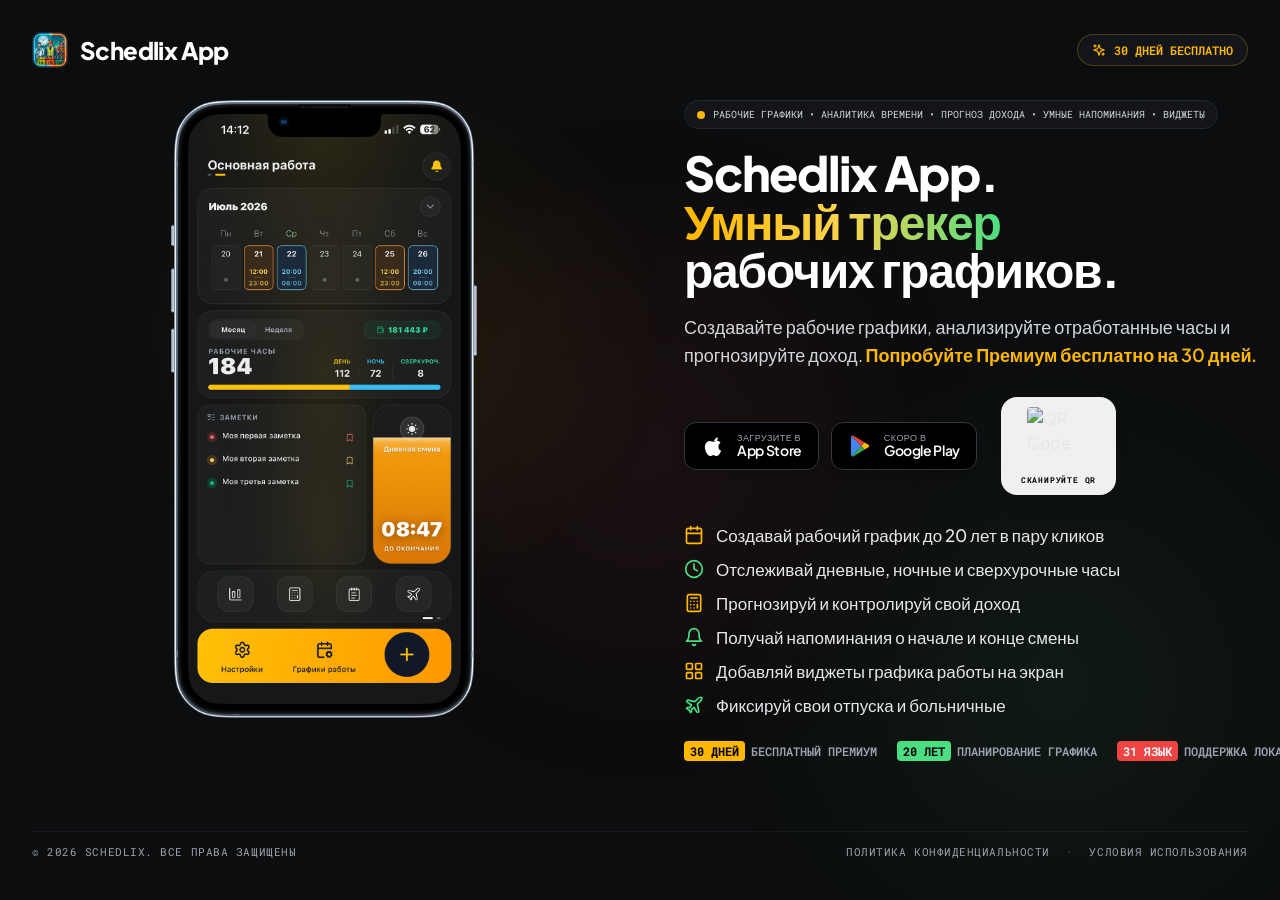
==== commit d4f02b8d: "Update index.html" ====
--- a/ru/index.html
+++ b/ru/index.html
@@ -32,7 +32,7 @@
     <link rel="manifest" href="../site.webmanifest">
 
     <!-- Production Compiled Stylesheet (0 render-blocking JS, instant render) -->
-    <link rel="stylesheet" href="../style.css?v=2.1">
+    <link rel="stylesheet" href="../style.css?v=2.5">
 
     <!-- Non-render-blocking Google Fonts with preconnect & async load -->
     <link rel="preconnect" href="https://fonts.googleapis.com">
@@ -193,8 +193,8 @@
                     <span class="text-transparent bg-clip-text bg-gradient-to-r from-app-yellow via-amber-300 to-app-green whitespace-nowrap">Умный трекер</span><br>
                     <span class="whitespace-nowrap">рабочих графиков.</span>
                 </h1>
-                <p class="text-gray-300 text-base xl:text-lg leading-relaxed mb-6 lg:mb-7 max-w-xl font-normal">
-                    Создавайте рабочие графики, учитывайте часы и прогнозируйте доход. <span class="text-app-yellow font-semibold">Попробуйте Премиум бесплатно на 30 дней.</span>
+                <p class="text-gray-300 text-base xl:text-lg leading-relaxed mb-6 lg:mb-7 font-normal hero-desc">
+                    Создавайте рабочие графики, анализируйте отработанные часы и прогнозируйте доход. <span class="text-app-yellow font-semibold">Попробуйте Премиум бесплатно на 30 дней.</span>
                 </p>
             </div>
 
--- a/style.css
+++ b/style.css
@@ -145,3 +145,47 @@
     margin-bottom: 1.25rem;
   }
 }
+
+.feature-item {
+  font-size: 0.875rem;
+  line-height: 1.25rem;
+}
+.feature-item svg {
+  width: 1rem;
+  height: 1rem;
+  flex-shrink: 0;
+}
+@media (min-width: 1024px) {
+  .feature-item {
+    font-size: 0.975rem;
+    line-height: 1.45rem;
+  }
+  .feature-item svg {
+    width: 1.2rem;
+    height: 1.2rem;
+  }
+}
+@media (min-width: 1280px) {
+  .feature-item {
+    font-size: 1.0625rem;
+    line-height: 1.5rem;
+  }
+  .feature-item svg {
+    width: 1.25rem;
+    height: 1.25rem;
+  }
+}
+
+.hero-desc {
+  max-width: 100%;
+}
+@media (min-width: 1024px) {
+  .hero-desc {
+    max-width: 620px;
+    width: 100%;
+  }
+}
+
+
+
+
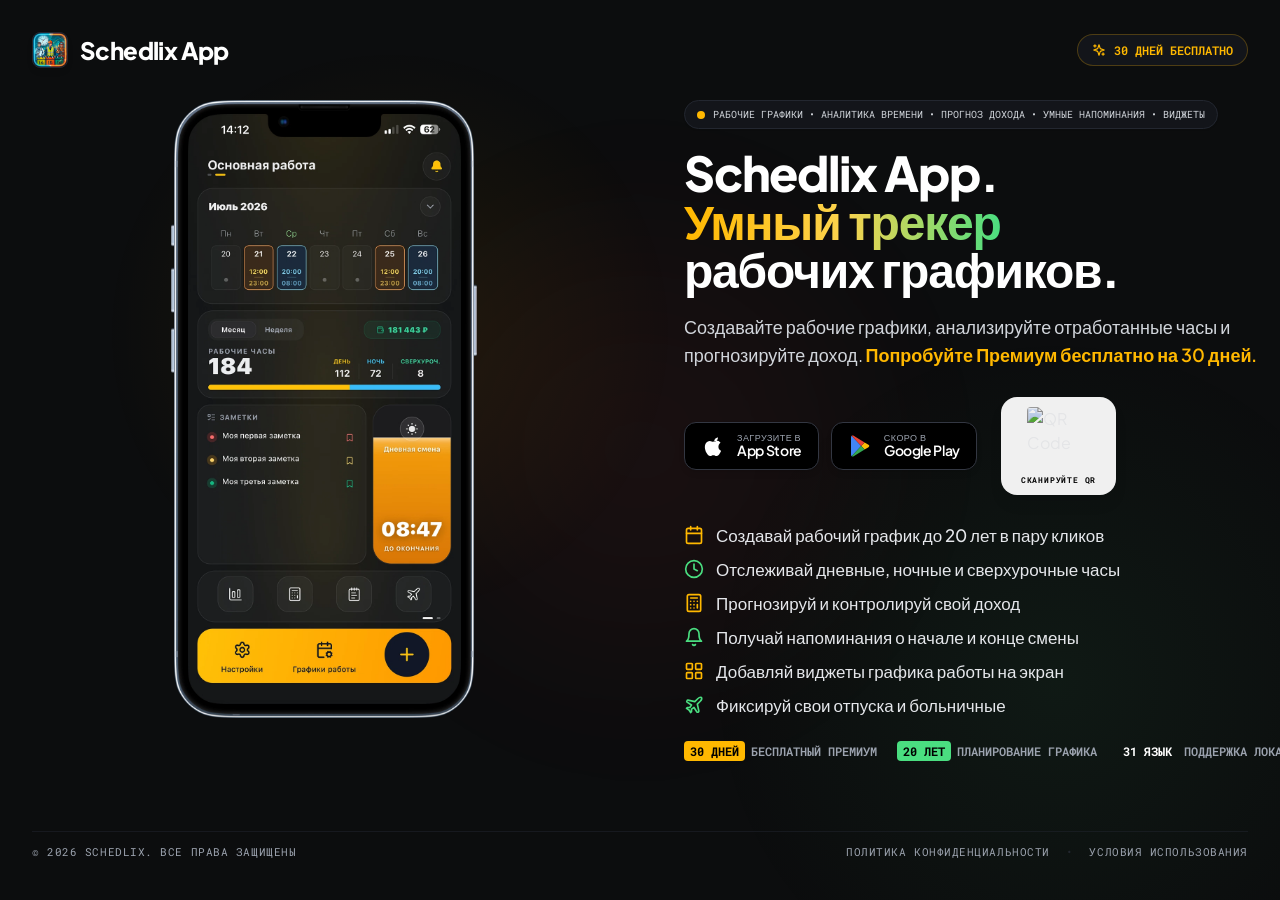
==== commit f7df6283: "Update index.html" ====
--- a/ru/index.html
+++ b/ru/index.html
@@ -21,8 +21,9 @@
     <meta name="apple-mobile-web-app-status-bar-style" content="black-translucent">
     <meta name="msapplication-navbutton-color" content="#0c0d0e">
 
-    <!-- Preload Hero LCP Image -->
-    <link rel="preload" as="image" href="ru_mockup/mockup1.png" type="image/png" fetchpriority="high">
+    <!-- Preload Hero LCP Image (WebP on mobile <1024px, PNG on desktop) -->
+    <link rel="preload" as="image" href="ru_mockup/mockup1.webp" type="image/webp" media="(max-width: 1023px)" fetchpriority="high">
+    <link rel="preload" as="image" href="ru_mockup/mockup1.png" type="image/png" media="(min-width: 1024px)" fetchpriority="high">
 
     <!-- Favicon & App Icons -->
     <link rel="icon" type="image/x-icon" href="../favicon.ico">
@@ -32,7 +33,7 @@
     <link rel="manifest" href="../site.webmanifest">
 
     <!-- Production Compiled Stylesheet (0 render-blocking JS, instant render) -->
-    <link rel="stylesheet" href="../style.css?v=2.5">
+    <link rel="stylesheet" href="../style.css?v=2.6">
 
     <!-- Non-render-blocking Google Fonts with preconnect & async load -->
     <link rel="preconnect" href="https://fonts.googleapis.com">
@@ -146,8 +147,12 @@
         <!-- Left Side (Desktop) / 2nd Element (Mobile): Phone Mockup Slideshow -->
         <div class="w-full lg:w-1/2 flex flex-col items-center justify-center shrink-0 my-0 py-0">
             <div class="phone-slideshow-container flex items-center justify-center relative -mx-4 sm:mx-auto my-0 py-0 w-[calc(100%+2rem)] sm:w-full">
-                <img id="mockup1" src="ru_mockup/mockup1.png" alt="Schedlix App Screen" fetchpriority="high" decoding="sync" width="1114" height="1764" class="mockup-img absolute inset-0 w-full h-full object-contain object-top transition-opacity duration-700 ease-in-out opacity-100 z-10" style="opacity: 1;">
-                <img id="mockup2" src="ru_mockup/mockup2.png" alt="Schedlix App Screen" decoding="async" width="1114" height="1764" class="mockup-img absolute inset-0 w-full h-full object-contain object-top transition-opacity duration-700 ease-in-out opacity-0 z-10" style="opacity: 0;">
+                <picture id="mockup1" class="mockup-img absolute inset-0 w-full h-full transition-opacity duration-700 ease-in-out opacity-100 z-10" style="opacity: 1;">
+                    <source media="(max-width: 1023px)" srcset="ru_mockup/mockup1.webp" type="image/webp">
+                    <source media="(min-width: 1024px)" srcset="ru_mockup/mockup1.png" type="image/png">
+                    <img id="mockup1-img" src="ru_mockup/mockup1.png" alt="Schedlix App Screen" fetchpriority="high" decoding="sync" width="1114" height="1764" class="w-full h-full object-contain object-top">
+                </picture>
+                <img id="mockup2" alt="Schedlix App Screen" decoding="async" width="1114" height="1764" class="mockup-img absolute inset-0 w-full h-full object-contain object-top transition-opacity duration-700 ease-in-out opacity-0 z-10" style="opacity: 0;">
             </div>
 
             <!-- Mobile-Only Download Badges (Immediately Below Mockup) -->
@@ -274,7 +279,7 @@
                     <span class="whitespace-nowrap">Планирование графика</span>
                 </div>
                 <div class="stats-badge-item">
-                    <span class="bg-red-500 text-white text-[8px] sm:text-xs px-1.5 py-0.5 rounded font-bold whitespace-nowrap">31 ЯЗЫК</span>
+                    <span class="bg-red-600 text-white text-[8px] sm:text-xs px-1.5 py-0.5 rounded font-bold whitespace-nowrap">31 ЯЗЫК</span>
                     <span class="whitespace-nowrap">Поддержка локализаций</span>
                 </div>
             </div>
@@ -296,31 +301,57 @@
     <script>
         const totalMockups = 11;
         const preloadedImages = [];
-
-        // Preload all 11 mockups into browser cache from ru_mockup folder
-        for (let i = 1; i <= totalMockups; i++) {
-            const img = new Image();
-            img.src = `ru_mockup/mockup${i}.png`;
-            preloadedImages.push(img);
-        }
-
         let currentIndex = 0;
         let activeElement = 1;
-        const imgEl1 = document.getElementById('mockup1');
+        const picEl1 = document.getElementById('mockup1');
+        const imgEl1 = document.getElementById('mockup1-img');
         const imgEl2 = document.getElementById('mockup2');
+        const mockupFolder = 'ru_mockup';
+
+        // Non-blocking lazy background preloader: runs only after the page has fully loaded
+        function startLazyPreloading() {
+            let nextToLoad = 2;
+            function preloadNext() {
+                if (nextToLoad > totalMockups) return;
+                const img = new Image();
+                img.onload = img.onerror = () => {
+                    preloadedImages.push(img);
+                    nextToLoad++;
+                    if ('requestIdleCallback' in window) {
+                        requestIdleCallback(preloadNext, { timeout: 1500 });
+                    } else {
+                        setTimeout(preloadNext, 300);
+                    }
+                };
+                img.src = `${mockupFolder}/mockup${nextToLoad}.png`;
+            }
+            if ('requestIdleCallback' in window) {
+                requestIdleCallback(preloadNext, { timeout: 2000 });
+            } else {
+                setTimeout(preloadNext, 1000);
+            }
+        }
+
+        if (document.readyState === 'complete') {
+            startLazyPreloading();
+        } else {
+            window.addEventListener('load', startLazyPreloading, { once: true });
+        }
 
         function switchSlide() {
             const nextIndex = (currentIndex + 1) % totalMockups;
-            const nextSrc = `ru_mockup/mockup${nextIndex + 1}.png`;
+            const nextSrc = `${mockupFolder}/mockup${nextIndex + 1}.png`;
 
             if (activeElement === 1) {
                 imgEl2.src = nextSrc;
                 imgEl2.style.opacity = '1';
-                imgEl1.style.opacity = '0';
+                picEl1.style.opacity = '0';
                 activeElement = 2;
             } else {
                 imgEl1.src = nextSrc;
-                imgEl1.style.opacity = '1';
+                const sources = picEl1.querySelectorAll('source');
+                sources.forEach(s => s.srcset = nextSrc);
+                picEl1.style.opacity = '1';
                 imgEl2.style.opacity = '0';
                 activeElement = 1;
             }
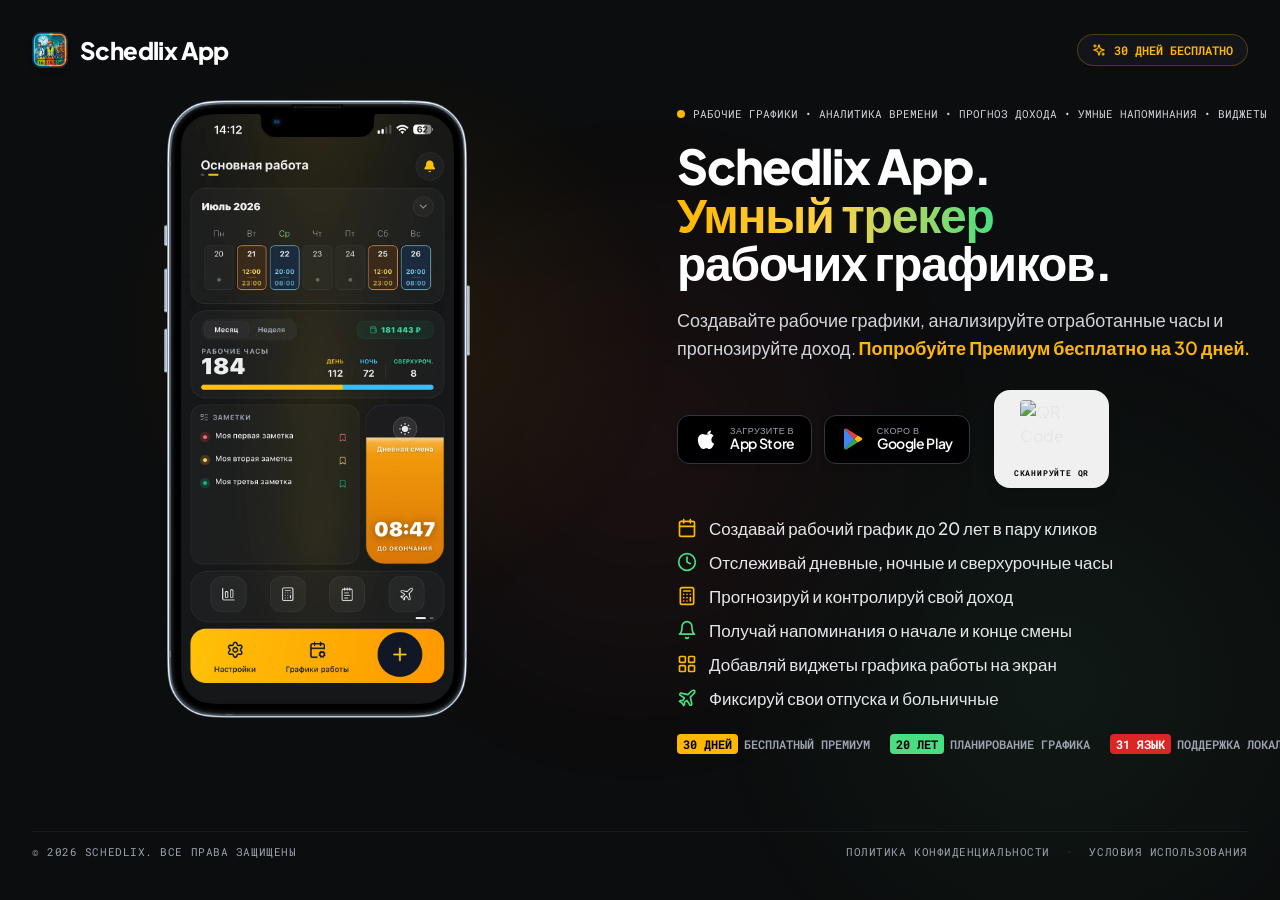
==== commit 8ad59426: "Update index.html" ====
--- a/ru/index.html
+++ b/ru/index.html
@@ -189,7 +189,7 @@
             
             <!-- Desktop-Only Text Header -->
             <div class="hidden lg:block">
-                <div class="inline-flex items-center gap-2 px-3 py-1.5 rounded-full bg-app-panel/90 border border-app-border text-[10px] xl:text-[11px] font-mono text-gray-300 uppercase tracking-normal mb-4 lg:mb-5 shadow-sm whitespace-nowrap">
+                <div class="inline-flex items-center gap-2 text-[11px] xl:text-xs font-mono text-gray-300 uppercase tracking-normal mb-4 lg:mb-5 whitespace-nowrap">
                     <span class="w-2 h-2 rounded-full bg-app-yellow animate-pulse shrink-0"></span>
                     <span>Рабочие графики • Аналитика времени • Прогноз дохода • Умные напоминания • Виджеты</span>
                 </div>
--- a/style.css
+++ b/style.css
@@ -78,8 +78,8 @@
 
 .rounded-lg { border-radius: 0.5rem; }
 .rounded-md { border-radius: 0.375rem; }
-.bg-app-red { background-color: #ef4444; }
-.bg-red-500 { background-color: #ef4444; }
+.bg-app-red { background-color: #dc2626; }
+.bg-red-500, .bg-red-600 { background-color: #dc2626; }
 
 .stats-badges-row {
   display: flex;
